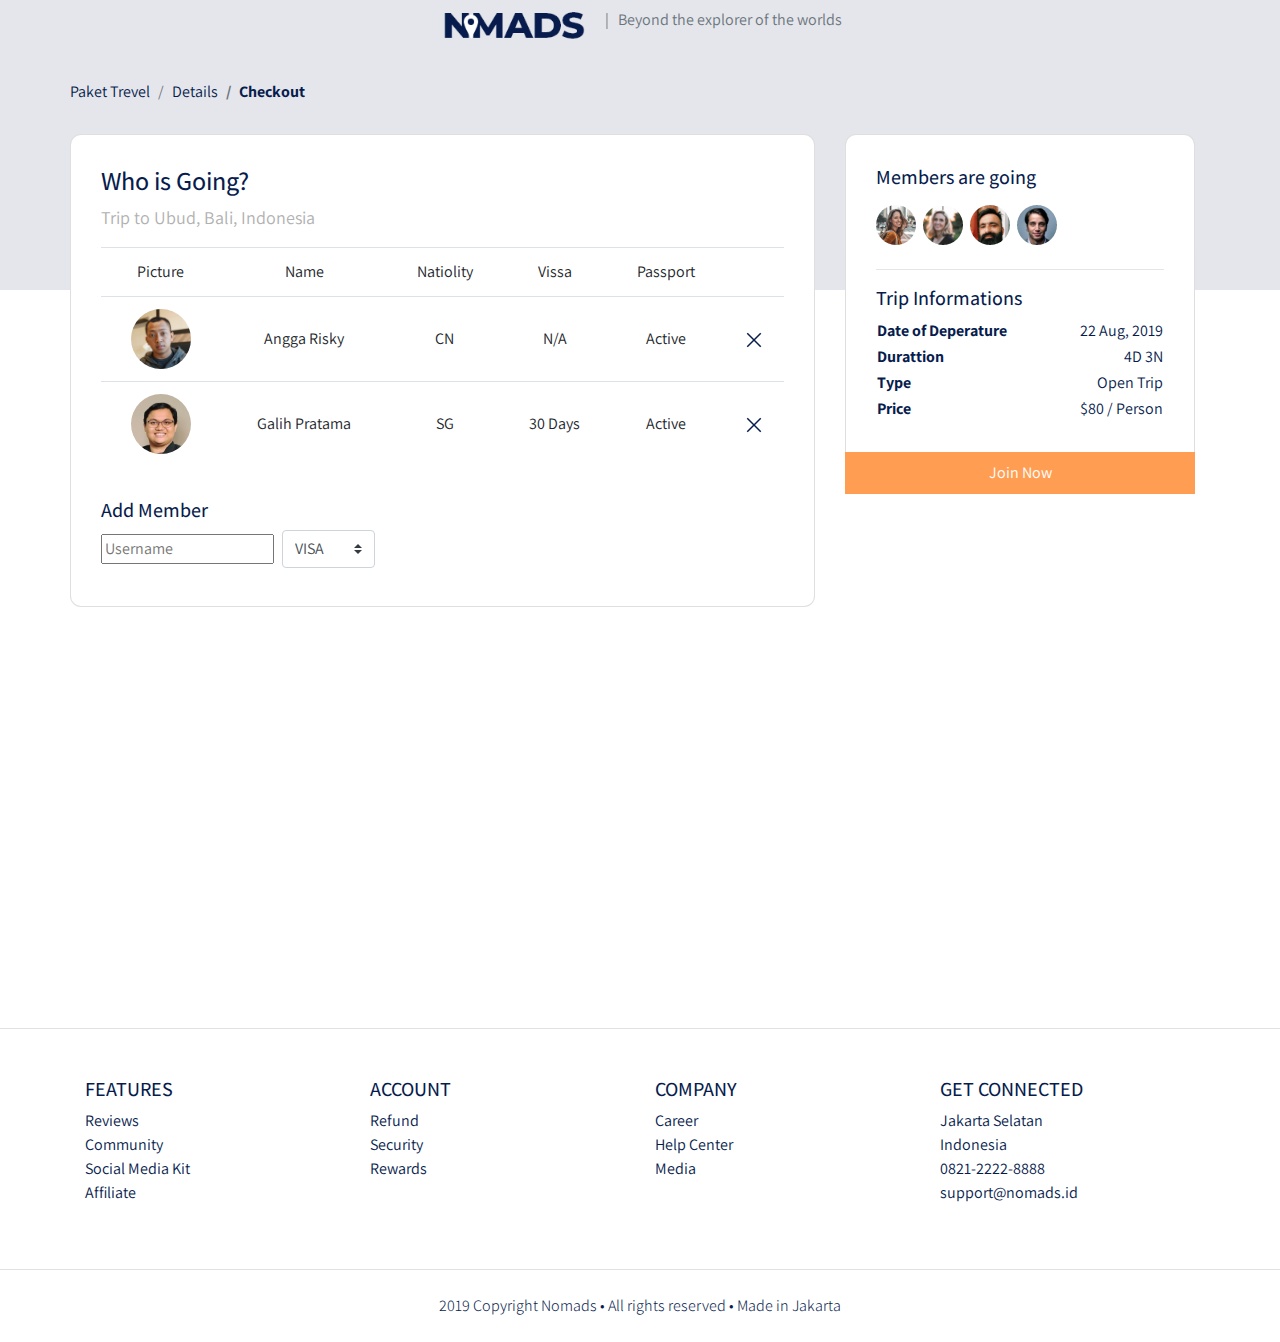
==== checkout.html @ 9f1cf3ef "Starter Web Travel Nomads" ====
<!DOCTYPE html>
<html lang="en">

<head>
  <meta charset="UTF-8" />
  <meta name="viewport" content="width=device-width, initial-scale=1.0" />
  <link rel="stylesheet" href="./frontend/libraries/bootstrap/css/bootstrap.css" />
  <link rel="stylesheet" href="./frontend/libraries/xzoom/xzoom.css" />
  <link
    href="https://fonts.googleapis.com/css2?family=Assistant:wght@200;300;400;600;700;800&family=Playfair+Display:ital,wght@0,400;0,500;0,600;0,700;0,800;0,900;1,400;1,500;1,600;1,700;1,800;1,900&display=swap"
    rel="stylesheet" />

  <link rel="stylesheet" href="./frontend/styles/main.css" />

  <title>Nomads</title>
</head>

<body>
  <!-- Navbar -->
  <div class="container">
    <nav class="row navbar-expand-lg navbar-light bg bg-white">
      <div class="navbar-nav ml-auto mr-auto mr-sm-auto mr-lg-0 mr-md-auto">
        <a href="index.html" class="navbar-brand">
          <img src="./frontend/image/logo.png" alt="Logo Trevel" />
        </a>
      </div>

      <ul class="navbar-nav mr-auto d-none d-lg-block mt-2">
        <li>
          <span class="text-muted">
            | &nbsp; Beyond the explorer of the worlds
          </span>
        </li>
      </ul>
    </nav>
  </div>

  <main>
    <section class="section-details-header"></section>
    <section class="section-details-content">
      <div class="container">
        <div class="row">
          <div class="col p-0">
            <nav>
              <ol class="breadcrumb">
                <div class="breadcrumb-item">Paket Trevel</div>
                <div class="breadcrumb-item ">Details</div>
                <div class="breadcrumb-item active">Checkout</div>
              </ol>
            </nav>
          </div>
        </div>
        <div class="row">
          <div class="col-lg-8 pl-lg-0">
            <div class="card card-details">
              <h1>Who is Going?</h1>
              <p>Trip to Ubud, Bali, Indonesia</p>
              <div class="attendee">
                <table class="table table-responsive-sm text-center">
                  <thead>
                    <tr>
                      <td>Picture</td>
                      <td>Name</td>
                      <td>Natiolity</td>
                      <td>Vissa</td>
                      <td>Passport</td>
                      <td></td>
                    </tr>
                  </thead>
                  <tbody>
                    <tr>
                      <td><img src="./frontend/image/avatar-1.png" alt="" height="60"></td>
                      <td class="align-middle">Angga Risky</td>
                      <td class="align-middle">CN</td>
                      <td class="align-middle">N/A</td>
                      <td class="align-middle">Active</td>
                      <td class="align-middle">
                        <a href="">
                          <img src="./frontend/image/ic_remove.png" alt=''>
                        </a>
                      </td>
                    </tr>

                    <tr>
                      <td><img src="./frontend/image/avatar-2.png" alt="" height="60"></td>
                      <td class="align-middle">Galih Pratama</td>
                      <td class="align-middle">SG</td>
                      <td class="align-middle">30 Days</td>
                      <td class="align-middle">Active</td>
                      <td class="align-middle">
                        <a href="">
                          <img src="./frontend/image/ic_remove.png" alt=''>
                        </a>
                      </td>
                    </tr>

                  </tbody>

                </table>
              </div>
              <div class="member mt-3">
                <h2>Add Member</h2>
                <form class="form-inline">
                  <label for="inputUsername" class="sr-only">Name</label>
                  <input type="text" name="inputUsername" class="form-input-control mb-2 mr-sm-2" id="inputUsername"
                    placeholder="Username">

                  <label for="inputVisa" class="sr-only">Visa</label>
                  <select name="inputVisa" id="inputVisa" class="custom-select mb-2 m4-sm-2">
                    <option value="VISA" selected>VISA</option>
                    <option value="VISA">30 Days</option>
                    <option value="VISA">N/A</option>

                  </select>


                </form>

              </div>


            </div>
          </div>
          <div class="col-lg-4">
            <div class="card card-details card-right">
              <h2>
                Members are going
              </h2>
              <div class="members my-2">
                <img src="./frontend/image/member-1.png" alt="" class="member-image mr-1">
                <img src="./frontend/image/member-2.png" alt="" class="member-image mr-1">
                <img src="./frontend/image/member-3.png" alt="" class="member-image mr-1">
                <img src="./frontend/image/member-4.png" alt="" class="member-image mr-1">

              </div>
              <hr>
              <h2>Trip Informations</h2>
              <table class="trip-informations">

                <tr>
                  <th width="50%">Date of Deperature</th>
                  <td width="50%" class="text-right">
                    22 Aug, 2019
                  </td>
                </tr>

                <tr>
                  <th width="50%">Durattion</th>
                  <td width="50%" class="text-right">
                    4D 3N
                  </td>
                </tr>

                <tr>
                  <th width="50%">Type</th>
                  <td width="50%" class="text-right">
                    Open Trip
                  </td>
                </tr>

                <tr>
                  <th width="50%">Price</th>
                  <td width="50%" class="text-right">
                    $80 / Person
                  </td>
                </tr>
              </table>
            </div>
            <div class="join-container">
              <a href="" class="btn btn-block btn-join-now mt-3 py-2">
                Join Now
              </a>
            </div>

          </div>

        </div>
      </div>
    </section>
  </main>

  <footer class="section-footer mt-5 mb-4 border-top">
    <div class="container pt-5 pb-5">
      <div class="row justify-content-center">
        <div class="col-12">
          <div class="row">
            <div class="col-12 col-lg-3">
              <h5>FEATURES</h5>
              <ul class="list-unstyled">
                <li><a href="#">Reviews </a></li>
                <li><a href="#">Community</a></li>
                <li><a href="#">Social Media Kit</a></li>
                <li><a href="#">Affiliate</a></li>
              </ul>
            </div>

            <div class="col-12 col-lg-3">
              <h5>ACCOUNT</h5>
              <ul class="list-unstyled">
                <li><a href="#">Refund </a></li>
                <li><a href="#">Security</a></li>
                <li><a href="#">Rewards</a></li>
              </ul>
            </div>

            <div class="col-12 col-lg-3">
              <h5>COMPANY</h5>
              <ul class="list-unstyled">
                <li><a href="#"> Career</a></li>
                <li><a href="#">Help Center</a></li>
                <li><a href="#">Media</a></li>
              </ul>
            </div>

            <div class="col-12 col-lg-3">
              <h5>GET CONNECTED</h5>
              <ul class="list-unstyled">
                <li><a href="#">Jakarta Selatan </a></li>
                <li><a href="#">Indonesia</a></li>
                <li><a href="#">0821-2222-8888</a></li>
                <li><a href="#">support@nomads.id</a></li>
              </ul>
            </div>
          </div>
        </div>
      </div>
    </div>
    <div class="container-fluid">
      <div class="row border-top justify-content-center align-items-center pt-4">
        <div class="col-auto text-gray-500 font-weight-light">
          2019 Copyright Nomads • All rights reserved • Made in Jakarta
        </div>
      </div>
    </div>
  </footer>

  <script src="./frontend/libraries/jquery/jquery.min.js" type="text/javascript"></script>
  <script src="./frontend/libraries/popper/popper.js" type="text/javascript"></script>
  <script src="./frontend/libraries/bootstrap/js/bootstrap.js" type="text/javascript"></script>
  <script src="./frontend/libraries/retina/retina.min.js"></script>

  <script src="./frontend/libraries/xzoom/xzoom.min.js"></script>
  <script>
    $(document).ready(function () {

      $('.xzoom, xzoom-gallery').xzoom({
        zoomWidth: 500,
        title: false,
        tint: '#333',
        xoffset: 15

      });

    });
  </script>
</body>

</html>
---- frontend/libraries/xzoom/xzoom.css ----
/* Compatibility styles for frameworks like bootstrap, foundation e.t.c */
.xzoom-source img, .xzoom-preview img, .xzoom-lens img {
  display: block;
  max-width: none;
  max-height: none;
  -webkit-transition: none;
  -moz-transition: none;
  -o-transition: none;
  transition: none;
}
/* --------------- */

/* xZoom Styles below */
.xzoom-container { 
  display: inline-block;
}

.xzoom-thumbs {
  text-align: center;
  margin-bottom: 10px;
}

.xzoom { 
  -webkit-box-shadow: 0px 0px 5px 0px rgba(0,0,0,0.5);
  -moz-box-shadow: 0px 0px 5px 0px rgba(0,0,0,0.5);
  box-shadow: 0px 0px 5px 0px rgba(0,0,0,0.5);  
}
.xzoom2, .xzoom3, .xzoom4, .xzoom5 {
  -webkit-box-shadow: 0px 0px 5px 0px rgba(0,0,0,0.5);
  -moz-box-shadow: 0px 0px 5px 0px rgba(0,0,0,0.5);
  box-shadow: 0px 0px 5px 0px rgba(0,0,0,0.5);
}

/* Thumbs */
.xzoom-gallery, .xzoom-gallery2, .xzoom-gallery3, .xzoom-gallery4, .xzoom-gallery5 {
  border: 1px solid #cecece;
  margin-left: 5px;
  margin-bottom: 10px;
}

.xzoom-source, .xzoom-hidden {
  display: block;
  position: static;
  float: none;
  clear: both;
}

/* Everything out of border is hidden */
.xzoom-hidden {
  overflow: hidden;
}

/* Preview */
.xzoom-preview {
  border: 1px solid #888;
  background: #2f4f4f;
  box-shadow: -0px -0px 10px rgba(0,0,0,0.50);
}

/* Lens */
.xzoom-lens {
  border: 1px solid #555;
  box-shadow: -0px -0px 10px rgba(0,0,0,0.50);
  cursor: crosshair;
}

/* Loading */
.xzoom-loading {
  background-position: center center;
  background-repeat: no-repeat;
  border-radius: 100%;
  opacity: .7;
  background: url(../images/xloading.gif);
  width: 48px;
  height: 48px;
}

/* Additional class that applied to thumb when it is active */
.xactive {
  -webkit-box-shadow: 0px 0px 3px 0px rgba(74,169,210,1);
  -moz-box-shadow: 0px 0px 3px 0px rgba(74,169,210,1);
  box-shadow: 0px 0px 3px 0px rgba(74,169,210,1); 
  border: 1px solid #4aaad2;
}

/* Caption */
.xzoom-caption {
  position: absolute;
  bottom: -43px;
  left: 0;
  background: #000;
  width: 100%;
  text-align: left;
}

.xzoom-caption span {
  color: #fff;
  font-family: Arial, sans-serif;
  display: block;
  font-size: 0.75em;
  font-weight: bold;
  padding: 10px;
}
---- frontend/styles/main.css ----
body {
  background-color: #fff;
  font-family: "Assistant", sans-serif;
  color: #071c4d;
}

.navbar-brand img {
  max-height: 40px;
}

.navbar-light .navbar-nav .nav-link {
  color: #071c4d;
}

.navbar-light .navbar-nav .nav-link.active {
  font-weight: bold;
  color: #071c4d !important;
}

.btn-navbar-right {
  margin-top: -10px !important;
  margin-bottom: -8px !important;
  margin-right: -18px !important;
  height: 70px;
  border-radius: 0;
}

.btn-login {
  background-color: #071c4d;
  color: white;
}

.btn-login:hover {
  background-color: #1e3771;
  color: white;
}

header {
  padding: 180px 0 165px;
  margin-top: -72px;
  background-image: url("../image/header.jpg");
  background-size: cover;
}

header h1,
header p {
  color: #fff;
}

header h1 {
  font-family: "Playfair Display", serif;
  font-weight: bold;
  font-size: 50px;
}

header p {
  font-size: 22px;
}

header .btn-get-started {
  background-color: #ff9e53;
  color: #fff;
}

header .btn-get-started:hover {
  background-color: #ffaa69;
  color: #fff;
}

.section-stats {
  margin-top: -50px;
}

.section-stats .stats-detail {
  padding: 15px;
  padding-left: 45px;
  background-color: #fff;
}

.section-stats h2 {
  font-size: 30px;
  margin-bottom: 0;
}

.section-stats p {
  font-size: 20px;
  font-weight: lighter;
}

.section-popular {
  min-height: 540px;
  background-color: #051334;
  margin-top: -62px;
  margin-bottom: -230px;
}

.section-popular .section-popular-heading {
  margin-top: 150px;
}

.section-popular .section-popular-heading h2,
.section-popular .section-popular-heading p {
  color: #fff;
}

.section-popular .section-popular-heading h2 {
  font-family: "Playfair Display", serif;
  font-weight: bold;
  font-size: 40px;
}

.section-popular .section-popular-heading p {
  font-size: 18px;
}

.section-popular-content .section-popular-trevel .card-trevel {
  min-height: 380px;
  background-color: #000;
  color: #fff;
  padding: 30px;
  background-size: cover;
  margin-bottom: 20px;
}

.section-popular-content .section-popular-trevel .trevel-country {
  font-size: 18px;
  color: #000;
}

.section-popular-content .section-popular-trevel .trevel-location {
  font-size: 26px;
  color: #000;
}

.section-popular-content .section-popular-trevel .trevel-button .btn-trevel-details {
  background-color: #ff9e53;
  color: #fff;
}

.section-popular-content .section-popular-trevel .trevel-button .btn-trevel-details:hover {
  background-color: #ffae6f;
  color: #fff;
}

.section-networks {
  background-color: #fff;
  margin-top: -170px;
  padding-top: 240px;
  padding-bottom: 50px;
}

.section-networks h2 {
  font-family: "Playfair Display", serif;
  font-weight: bold;
  font-size: 40px;
}

.section-networks p {
  font-size: 18px;
}

.section-networks img {
  max-width: 100%;
}

.section-testimonial-heading {
  background: -webkit-gradient(linear, left top, left bottom, from(#fff), to(#f7f9ff));
  background: linear-gradient(#fff 0%, #f7f9ff 100%);
  padding-top: 50px;
  min-height: 506px;
}

.section-testimonial-heading h2 {
  font-family: "Playfair Display", serif;
  font-weight: bold;
  font-size: 40px;
}

.section-testimonial-heading p {
  font-size: 18px;
}

.section-testimonial-content {
  margin-top: -300px;
  padding-bottom: 50px;
}

.section-testimonial-content .card-testimonial {
  padding: 40px 20px 10px;
  border-radius: 11px;
  margin-bottom: 20px;
}

.section-testimonial-content .card-testimonial .testimonial-content {
  min-height: 380px;
}

.section-testimonial-content .card-testimonial h3 {
  font-size: 22px;
}

.section-testimonial-content .card-testimonial .testmonial {
  font-weight: 200px;
  font-size: 26px;
  color: #6e6e6e;
  min-height: 160px;
}

.section-testimonial-content .card-testimonial .trip-to {
  font-weight: normal;
  font-size: 22px;
  color: #6e6e6e;
}

.section-testimonial-content .card-testimonial hr {
  margin-left: -20px;
  margin-right: -20px;
}

.section-testimonial-content .btn-get-started {
  background-color: #ff9e53;
  color: #fff;
}

.section-testimonial-content .btn-get-started:hover {
  background-color: #ffaa69;
  color: #fff;
}

.section-testimonial-content .btn-need-help {
  background-color: #f2f2f2;
  color: #c3c3c3;
}

.section-testimonial-content .btn-need-help:hover {
  background-color: #fafafa;
  color: #c3c3c3;
}

.section-footer a {
  color: #071c4d;
}

.section-details-header {
  min-height: 310px;
  background: #e4e6eb;
  margin-top: -70px;
}

.section-details-content {
  margin-top: -210px;
  min-height: 100vh;
}

.section-details-content .breadcrumb {
  background-color: transparent;
  padding: 0;
  margin-bottom: 30px;
}

.section-details-content .breadcrumb-item.active {
  font-weight: bold;
  color: #071c4d;
}

.section-details-content .card-details {
  padding: 30px;
  border-radius: 11px;
}

.section-details-content .card-details h1 {
  font-size: 26px;
}

.section-details-content .card-details h2 {
  font-size: 20px;
}

.section-details-content .card-details p {
  font-size: 18px;
  color: #b1b1b1;
}

.section-details-content .card-right {
  border-bottom-left-radius: 0;
  border-bottom-right-radius: 0;
  border-bottom: 0;
}

.section-details-content .features {
  margin-top: 20px;
}

.section-details-content .features h3 {
  font-size: 18px;
  color: #071c4d;
  margin-bottom: 0;
}

.section-details-content .features p {
  margin-bottom: 0;
}

.section-details-content .features .description {
  margin-left: 10px;
  overflow: hidden;
  float: left;
}

.section-details-content .features .features-image {
  width: 45px;
  height: 45px;
  float: left;
}

.section-details-content .gallery .xzoom-container {
  display: block;
}

.section-details-content .gallery .xzoom-container .xzoom {
  width: 100%;
  -webkit-box-shadow: none;
          box-shadow: none;
  margin-bottom: 10px;
}

.section-details-content .gallery .xzoom-container .xactive {
  border: 4px solid #1abc9c;
  -webkit-box-shadow: none;
          box-shadow: none;
}

.section-details-content .members .member-image {
  width: 40px;
  height: 40px;
}

.section-details-content .join-container {
  margin-top: -16px;
}

.section-details-content .btn-join-now {
  background-color: #FF9E53;
  color: #fff;
  border-radius: 0;
}

.section-details-content .btn-join-now:hover {
  background-color: #FFB57C;
  color: #fff;
  border-radius: 0;
}
/*# sourceMappingURL=main.css.map */
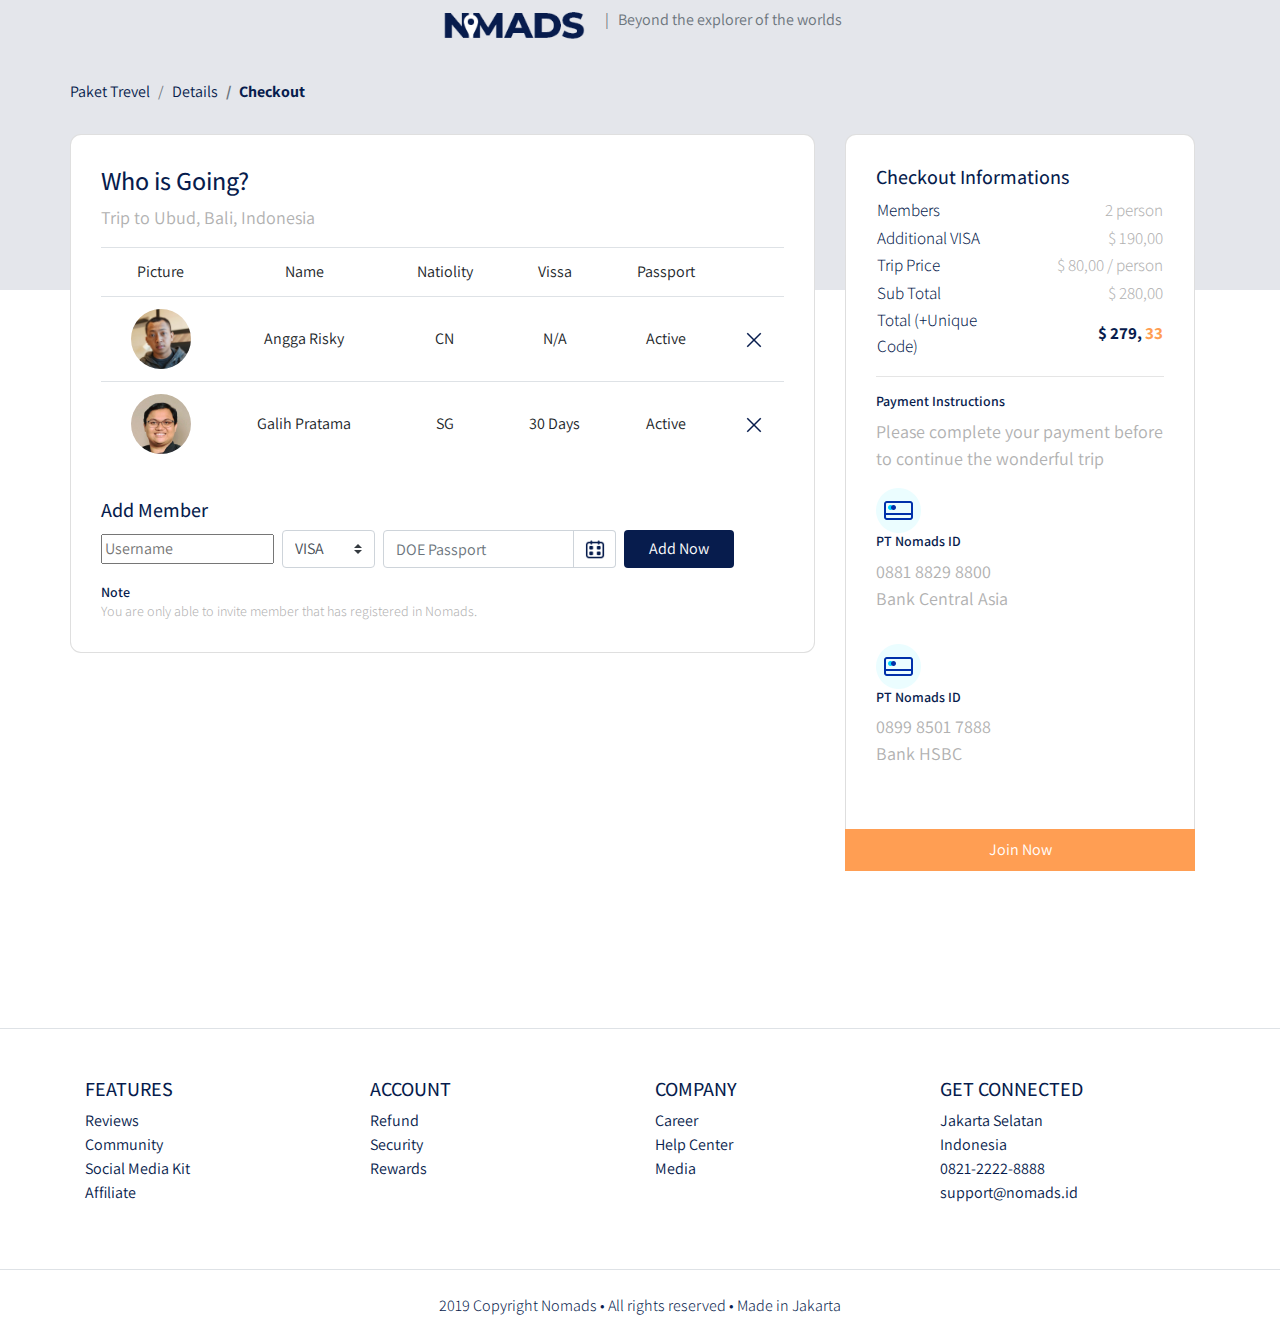
==== commit f225602f: "Tambah Checkout file html" ====
--- a/checkout.html
+++ b/checkout.html
@@ -6,6 +6,7 @@
   <meta name="viewport" content="width=device-width, initial-scale=1.0" />
   <link rel="stylesheet" href="./frontend/libraries/bootstrap/css/bootstrap.css" />
   <link rel="stylesheet" href="./frontend/libraries/xzoom/xzoom.css" />
+  <link rel="stylesheet" href="./frontend/libraries/gijgo/css/gijgo.min.css">
   <link
     href="https://fonts.googleapis.com/css2?family=Assistant:wght@200;300;400;600;700;800&family=Playfair+Display:ital,wght@0,400;0,500;0,600;0,700;0,800;0,900;1,400;1,500;1,600;1,700;1,800;1,900&display=swap"
     rel="stylesheet" />
@@ -106,65 +107,105 @@
                     placeholder="Username">
 
                   <label for="inputVisa" class="sr-only">Visa</label>
-                  <select name="inputVisa" id="inputVisa" class="custom-select mb-2 m4-sm-2">
+                  <select name="inputVisa" id="inputVisa" class="custom-select mb-2 mr-sm-2">
                     <option value="VISA" selected>VISA</option>
                     <option value="VISA">30 Days</option>
                     <option value="VISA">N/A</option>
-
                   </select>
 
+                  <label for="doePassport" class="sr-only">DOE Passport</label>
+                  <div class="input-grup  mb-2 mr-sm-2">
+                    <input type="text" class="form-control datepicker" id="doePassport" placeholder="DOE Passport">
+                  </div>
+
+                  <button class="btn btn-add-now mb-2 px-4">
+                    Add Now
+                  </button>
 
                 </form>
-
+                <h3 class="mt-2 mb-0">
+                  Note
+                </h3>
+                <p class="disclaimer mb-0">
+                  You are only able to invite member that has registered in Nomads.
+                </p>
               </div>
-
-
             </div>
           </div>
           <div class="col-lg-4">
             <div class="card card-details card-right">
-              <h2>
-                Members are going
-              </h2>
-              <div class="members my-2">
-                <img src="./frontend/image/member-1.png" alt="" class="member-image mr-1">
-                <img src="./frontend/image/member-2.png" alt="" class="member-image mr-1">
-                <img src="./frontend/image/member-3.png" alt="" class="member-image mr-1">
-                <img src="./frontend/image/member-4.png" alt="" class="member-image mr-1">
+              <h2>Checkout Informations</h2>
+              <table class="trip-informations">
+                <tr>
+                  <th width="50%">Members</th>
+                  <td width="50%" class="text-right">
+                    2 person
+                  </td>
+                </tr>
+
+                <tr>
+                  <th width="50%">Additional VISA</th>
+                  <td width="50%" class="text-right">
+                    $ 190,00
+                  </td>
+                </tr>
+
+                <tr>
+                  <th width="50%">Trip Price</th>
+                  <td width="50%" class="text-right">
+                    $ 80,00 / person
+                  </td>
+                </tr>
+
+                <tr>
+                  <th width="50%">Sub Total</th>
+                  <td width="50%" class="text-right">
+                    $ 280,00
+                  </td>
+                </tr>
+
+                <tr>
+                  <th width="50%">Total (+Unique Code)</th>
+                  <td width="50%" class="text-right text-total">
+                    <span class="text-blue">$ 279,</span>
+                    <span class="text-orange">33</span>
+                  </td>
+                </tr>
+              </table>
+              <hr>
+              <h3>Payment Instructions</h3>
+              <p class="payment-instructions">Please complete your payment before to
+                continue the wonderful trip</p>
+              <div class="bank">
+                <div class="bank-item pb-3">
+                  <img src="frontend/image/ic_bank.png" alt="" class="bank-image">
+                  <div class="description">
+                    <h3>PT Nomads ID</h3>
+                    <p>0881 8829 8800
+                      <br>
+                      Bank Central Asia
+                    </p>
+                  </div>
+                  <div class="clearfix">
+                  </div>
+                </div>
+
+                <div class="bank-item pb-3">
+                  <img src="frontend/image/ic_bank.png" alt="" class="bank-image">
+                  <div class="description">
+                    <h3>PT Nomads ID</h3>
+                    <p>0899 8501 7888
+                      <br>
+                      Bank HSBC
+                    </p>
+                  </div>
+                  <div class="clearfix">
+                  </div>
+                </div>
 
               </div>
-              <hr>
-              <h2>Trip Informations</h2>
-              <table class="trip-informations">
-
-                <tr>
-                  <th width="50%">Date of Deperature</th>
-                  <td width="50%" class="text-right">
-                    22 Aug, 2019
-                  </td>
-                </tr>
-
-                <tr>
-                  <th width="50%">Durattion</th>
-                  <td width="50%" class="text-right">
-                    4D 3N
-                  </td>
-                </tr>
-
-                <tr>
-                  <th width="50%">Type</th>
-                  <td width="50%" class="text-right">
-                    Open Trip
-                  </td>
-                </tr>
-
-                <tr>
-                  <th width="50%">Price</th>
-                  <td width="50%" class="text-right">
-                    $80 / Person
-                  </td>
-                </tr>
-              </table>
+
+
             </div>
             <div class="join-container">
               <a href="" class="btn btn-block btn-join-now mt-3 py-2">
@@ -240,6 +281,8 @@
   <script src="./frontend/libraries/retina/retina.min.js"></script>
 
   <script src="./frontend/libraries/xzoom/xzoom.min.js"></script>
+  <script src="./frontend/libraries/gijgo/js/gijgo.min.js"></script>
+
   <script>
     $(document).ready(function () {
 
@@ -251,6 +294,13 @@
 
       });
 
+      $('.datepicker').datepicker({
+        uiLibrary: 'bootstrap4',
+        icons: {
+          rightIcon: '<img src="./frontend/image/ic_doe.png"/>'
+        }
+      })
+
     });
   </script>
 </body>
--- a/frontend/libraries/gijgo/css/gijgo.min.css
+++ b/frontend/libraries/gijgo/css/gijgo.min.css
@@ -0,0 +1 @@
+.gj-button-md,.gj-text-align-center{text-align:center}.gj-button-md,.gj-modal{overflow:hidden;outline:0}.gj-button-md,.gj-button-md-group{position:relative;vertical-align:middle}.gj-button,.gj-button-md,.gj-cursor-pointer{cursor:pointer}.gj-button{background-color:#f5f5f5;border:1px solid #ddd;color:#000;border-radius:3px;padding:6px 10px}.gj-unselectable{-webkit-touch-callout:none;-webkit-user-select:none;-khtml-user-select:none;-moz-user-select:none;-ms-user-select:none;user-select:none}.gj-row{display:-webkit-box;display:-ms-flexbox;display:flex;-ms-flex-wrap:wrap;flex-wrap:wrap}.gj-margin-left-5{margin-left:5px}.gj-margin-left-10{margin-left:10px}.gj-width-full{width:100%}.gj-font-size-16{font-size:16px}.gj-hidden{display:none}.gj-button-md{background:0 0;border:none;border-radius:2px;color:rgba(0,0,0,.87);height:36px;margin:0;min-width:64px;padding:0 16px;display:inline-block;font-family:Roboto,Helvetica,Arial,sans-serif;font-size:1rem;font-weight:500;text-transform:uppercase;letter-spacing:0;will-change:box-shadow;transition:box-shadow .2s cubic-bezier(.4,0,1,1),background-color .2s cubic-bezier(.4,0,.2,1),color .2s cubic-bezier(.4,0,.2,1);text-decoration:none;line-height:36px;-webkit-user-select:none;-moz-user-select:none;-ms-user-select:none;user-select:none}.gj-button-md:hover{background-color:rgba(158,158,158,.2)}.gj-button-md:disabled{color:rgba(0,0,0,.26);background:0 0}.gj-button-md .gj-icon,.gj-button-md .material-icons{vertical-align:middle}.gj-button-md.gj-button-md-icon{width:24px;height:31px;min-width:24px;padding:0;display:table}ul.gj-list-bootstrap li [data-role=image],ul.gj-list-md li [data-role=checkbox],ul.gj-list-md li [data-role=image]{height:24px;width:24px}.gj-button-md.gj-button-md-icon .gj-icon,.gj-button-md.gj-button-md-icon .material-icons{display:table-cell;margin-right:0;width:24px;height:24px}.gj-button-md.active{background-color:rgba(158,158,158,.4)}.gj-button-md-group{display:inline-block}.gj-textbox-md{border:none;border-bottom:1px solid rgba(0,0,0,.42);display:block;font-family:Helvetica,Arial,sans-serif;font-size:16px;line-height:16px;padding:4px 0;margin:0;width:100%;background:0 0;text-align:left;color:rgba(0,0,0,.87)}.gj-textbox-md:active,.gj-textbox-md:focus{border-bottom:2px solid rgba(0,0,0,.42);outline:0}.gj-textbox-md::placeholder{color:#8e8e8e}.gj-textbox-md:-ms-input-placeholder{color:#8e8e8e}.gj-textbox-md::-ms-input-placeholder{color:#8e8e8e}.gj-md-spacer-24{min-width:24px;width:24px;display:inline-block}.gj-md-spacer-32{min-width:32px;width:32px;display:inline-block}.gj-modal{position:fixed;top:0;right:0;bottom:0;left:0;z-index:1203;display:none;-webkit-overflow-scrolling:touch;background-color:rgba(0,0,0,.54118);transition:.2s ease opacity;will-change:opacity}ul.gj-list li [data-role=wrapper]{display:table;width:100%}ul.gj-list li [data-role=checkbox],ul.gj-list li [data-role=image]{display:table-cell;vertical-align:middle;text-align:center}ul.gj-list li [data-role=display]{display:table-cell;vertical-align:middle;cursor:pointer}ul.gj-list li [data-role=display]:empty:before{content:"\200b"}ul.gj-list-bootstrap{padding-left:0;margin-bottom:0}ul.gj-list-bootstrap li{padding:0}ul.gj-list-bootstrap li [data-role=wrapper]{padding:0 10px}ul.gj-list-bootstrap li [data-role=checkbox]{width:24px;padding:3px}ul.gj-list-bootstrap li [data-role=display]{padding:8px 0 8px 4px}.list-group-item.active ul li,.list-group-item.active:focus ul li,.list-group-item.active:hover ul li{text-shadow:none;color:initial}ul.gj-list-md{padding:0;list-style:none;line-height:24px;letter-spacing:0;color:#616161}.gj-picker-md,ul.gj-list-md li{font-family:Roboto,Helvetica,Arial,sans-serif;font-size:16px;font-weight:400;letter-spacing:.04em;line-height:1}ul.gj-list-md li{display:list-item;list-style-type:none;padding:0;min-height:unset;box-sizing:border-box;align-items:center;cursor:default;overflow:hidden;-webkit-flex-direction:row;-ms-flex-direction:row;flex-direction:row;-webkit-flex-wrap:nowrap;-ms-flex-wrap:nowrap;flex-wrap:nowrap}ul.gj-list-md li [data-role=display]{padding:8px 0 8px 5px;order:0;flex-grow:2;text-decoration:none;box-sizing:border-box;align-items:center;text-align:left;color:rgba(0,0,0,.87)}ul.gj-list-md li.disabled>[data-role=wrapper]>[data-role=display]{color:#9E9E9E}.gj-list-md-active{background:#e0e0e0;color:#3f51b5}.gj-picker{position:absolute;z-index:1203;background-color:#fff}.gj-picker .selected{color:#fff}.gj-picker-md{color:rgba(0,0,0,.87);border:1px solid #E0E0E0}.gj-modal .gj-picker-md{border:0}.gj-picker-md [role=header]{color:rgba(255,255,255,.54);display:flex;background:#2196f3;align-items:baseline;user-select:none;justify-content:center}.gj-picker-md [role=footer]{float:right;padding:10px}.gj-picker-md [role=footer] button.gj-button-md{color:#2196f3;font-weight:700;font-size:13px}.gj-picker-bootstrap{border:1px solid #E0E0E0}.gj-picker-bootstrap .selected{color:#888}.gj-picker-bootstrap [role=header]{background:#eee;color:#AAA}@font-face{font-family:gijgo-material;src:url(../fonts/gijgo-material.eot?235541);src:url(../fonts/gijgo-material.eot?235541#iefix) format('embedded-opentype'),url(../fonts/gijgo-material.ttf?235541) format('truetype'),url(../fonts/gijgo-material.woff?235541) format('woff'),url(../fonts/gijgo-material.svg?235541#gijgo-material) format('svg');font-weight:400;font-style:normal}.gj-icon{font-family:gijgo-material!important;font-size:24px;speak:none;font-style:normal;font-weight:400;font-variant:normal;text-transform:none;line-height:1;letter-spacing:0;-webkit-font-feature-settings:"liga";-moz-font-feature-settings:"liga=1";-moz-font-feature-settings:"liga";-ms-font-feature-settings:"liga" 1;font-feature-settings:"liga";-webkit-font-variant-ligatures:discretionary-ligatures;font-variant-ligatures:discretionary-ligatures;-webkit-font-smoothing:antialiased;-moz-osx-font-smoothing:grayscale}.gj-icon.undo:before{content:"\e900"}.gj-icon.vertical-align-top:before{content:"\e901"}.gj-icon.vertical-align-center:before{content:"\e902"}.gj-icon.vertical-align-bottom:before{content:"\e903"}.gj-icon.arrow-dropup:before{content:"\e904"}.gj-icon.clock:before{content:"\e905"}.gj-icon.refresh:before{content:"\e906"}.gj-icon.last-page:before{content:"\e907"}.gj-icon.first-page:before{content:"\e908"}.gj-icon.cancel:before{content:"\e909"}.gj-icon.clear:before{content:"\e90a"}.gj-icon.check-circle:before{content:"\e90b"}.gj-icon.delete:before{content:"\e90c"}.gj-icon.arrow-upward:before{content:"\e90d"}.gj-icon.arrow-forward:before{content:"\e90e"}.gj-icon.arrow-downward:before{content:"\e90f"}.gj-icon.arrow-back:before{content:"\e910"}.gj-icon.list-numbered:before{content:"\e911"}.gj-icon.list-bulleted:before{content:"\e912"}.gj-icon.indent-increase:before{content:"\e913"}.gj-icon.indent-decrease:before{content:"\e914"}.gj-icon.redo:before{content:"\e915"}.gj-icon.align-right:before{content:"\e916"}.gj-icon.align-left:before{content:"\e917"}.gj-icon.align-justify:before{content:"\e918"}.gj-icon.align-center:before{content:"\e919"}.gj-icon.strikethrough:before{content:"\e91a"}.gj-icon.italic:before{content:"\e91b"}.gj-icon.underlined:before{content:"\e91c"}.gj-icon.bold:before{content:"\e91d"}.gj-icon.arrow-dropdown:before{content:"\e91e"}.gj-icon.done:before{content:"\e91f"}.gj-icon.pencil:before{content:"\e920"}.gj-icon.minus:before{content:"\e921"}.gj-icon.plus:before{content:"\e922"}.gj-icon.chevron-up:before{content:"\e923"}.gj-icon.chevron-right:before{content:"\e924"}.gj-icon.chevron-down:before{content:"\e925"}.gj-icon.chevron-left:before{content:"\e926"}.gj-icon.event:before{content:"\e927"}.gj-draggable{cursor:move}.gj-resizable-handle{position:absolute;font-size:.1px;display:block;-ms-touch-action:none;touch-action:none;z-index:1203}.gj-dialog-bootstrap [data-role=title],.gj-dialog-bootstrap4 [data-role=title]{display:inline}.gj-dialog-bootstrap,.gj-dialog-bootstrap4,.gj-dialog-md{z-index:1202;overflow:hidden}.gj-resizable-n{cursor:n-resize;height:7px;width:100%;top:-5px;left:0}.gj-resizable-e{cursor:e-resize;width:7px;right:-5px;top:0;height:100%}.gj-resizable-s{cursor:s-resize;height:7px;width:100%;bottom:-5px;left:0}.gj-resizable-w{cursor:w-resize;width:7px;left:-5px;top:0;height:100%}.gj-resizable-se{cursor:se-resize;width:12px;height:12px;right:1px;bottom:1px}.gj-resizable-sw{cursor:sw-resize;width:9px;height:9px;left:-5px;bottom:-5px}.gj-resizable-nw{cursor:nw-resize;width:9px;height:9px;left:-5px;top:-5px}.gj-resizable-ne{cursor:ne-resize;width:9px;height:9px;right:-5px;top:-5px}.gj-dialog-footer{position:absolute;bottom:0;width:100%;margin-top:0}.gj-dialog-scrollable [data-role=body]{overflow-x:hidden;overflow-y:scroll}.gj-dialog-bootstrap [data-role=close]{line-height:1.42857143}.gj-dialog-bootstrap4 [data-role=close]{line-height:1.5}.gj-dialog-md{background-color:#FFF;border:none;box-shadow:0 11px 15px -7px rgba(0,0,0,.2),0 24px 38px 3px rgba(0,0,0,.14),0 9px 46px 8px rgba(0,0,0,.12);box-sizing:border-box;position:relative;display:-webkit-box;display:-webkit-flex;display:-ms-flexbox;display:flex;-webkit-box-orient:vertical;-webkit-box-direction:normal;-webkit-flex-direction:column;-ms-flex-direction:column;flex-direction:column;-webkit-background-clip:padding-box;background-clip:padding-box;outline:0}.gj-dialog-md-header{padding:24px 24px 0;font-family:Roboto,Helvetica,Arial,sans-serif}.gj-dialog-md-title{margin:0;font-weight:400;display:inline;line-height:28px;font-size:20px}.gj-dialog-md-close{-webkit-appearance:none;padding:0;cursor:pointer;background:0 0;border:0;float:right;line-height:28px;font-size:28px}.gj-dialog-md-body{padding:20px 24px 24px;color:rgba(0,0,0,.54);font-family:Helvetica,Arial,sans-serif;font-size:14px;font-weight:400;line-height:20px}.gj-dialog-md-footer{padding:8px 8px 8px 24px;display:-webkit-flex;display:-ms-flexbox;display:flex;-webkit-flex-direction:row-reverse;-ms-flex-direction:row-reverse;flex-direction:row-reverse;-webkit-flex-wrap:wrap;-ms-flex-wrap:wrap;flex-wrap:wrap;box-sizing:border-box}.gj-dialog-md-footer>:first-child{margin-right:0}.gj-dialog-md-footer>*{margin-right:8px;height:36px}DIV.gj-grid-wrapper{margin:auto;position:relative;clear:both;z-index:1}TABLE.gj-grid{margin:auto;border-collapse:collapse;width:100%;table-layout:fixed}TABLE.gj-grid THEAD TH [data-role=selectAll]{margin:auto}table.gj-grid-bootstrap thead th [data-role=sorticon],table.gj-grid-md thead th [data-role=sorticon]{margin-left:5px}TABLE.gj-grid THEAD TH [data-role=title],TABLE.gj-grid THEAD TH [data-role=sorticon]{display:inline-block}TABLE.gj-grid THEAD TH{overflow:hidden;text-overflow:ellipsis}TABLE.gj-grid.autogrow-header-row THEAD TH{overflow:auto;text-overflow:initial;white-space:pre-wrap;-ms-word-break:break-word;word-break:break-word}TABLE.gj-grid>tbody>tr>td{overflow:hidden;position:relative}table.gj-grid tbody div[data-role=display]{vertical-align:middle;text-indent:0;white-space:pre-wrap;-ms-word-break:break-word;word-break:break-word}table.gj-grid.fixed-body-rows tbody div[data-role=display]{overflow:hidden;text-overflow:ellipsis;white-space:nowrap;-ms-word-break:initial;word-break:initial}table.gj-grid tfoot DIV[data-role=display]{vertical-align:middle;text-indent:0;display:flex}TABLE.gj-grid .fa{padding:2px}TABLE.gj-grid>tbody>tr>td>div{padding:2px;overflow:hidden}DIV.gj-grid-wrapper DIV.gj-grid-loading-cover{background:#BBB;opacity:.5;position:absolute;vertical-align:middle}DIV.gj-grid-wrapper DIV.gj-grid-loading-text{position:absolute;font-weight:700}table.gj-grid-bootstrap thead th{background-color:#f5f5f5;vertical-align:middle}table.gj-grid-bootstrap thead th [data-role=sorticon] i.gj-icon,table.gj-grid-bootstrap thead th [data-role=sorticon] i.material-icons{position:absolute;font-size:20px;top:15px}table.gj-grid-bootstrap tbody tr td div[data-role=display]{padding:0}.gj-grid-bootstrap-4 .gj-checkbox-bootstrap{display:inline-block;padding-top:2px}.gj-grid-bootstrap-4 tbody tr.active{background-color:rgba(0,0,0,.075)}.gj-grid-md{position:relative;border:1px solid #e0e0e0;border-collapse:collapse;white-space:nowrap;font-size:13px;font-family:Roboto,Helvetica,Arial,sans-serif;background-color:#fff}.gj-grid-md td:first-of-type,.gj-grid-md th:first-of-type{padding-left:24px}.gj-grid-md td,.gj-grid-md th{padding:12px 18px;position:relative;box-sizing:border-box}.gj-grid-md th{vertical-align:bottom;font-weight:700;line-height:31px;letter-spacing:0;height:56px;font-size:12px;color:rgba(0,0,0,.54);text-align:right}.gj-grid-md td{height:48px;border-top:1px solid #e0e0e0;border-bottom:1px solid #e0e0e0;text-align:left;color:rgba(0,0,0,.87)}.gj-grid-bootstrap tbody tr.gj-grid-top-border td,.gj-grid-md tbody tr.gj-grid-top-border td{border-top:2px solid #777}.gj-grid-bootstrap tbody tr.gj-grid-bottom-border td,.gj-grid-md tbody tr.gj-grid-bottom-border td{border-bottom:2px solid #777}.gj-grid-md tbody tr{position:relative;height:48px;transition-duration:.28s;transition-timing-function:cubic-bezier(.4,0,.2,1);transition-property:background-color}.gj-grid-md tbody tr:hover{background-color:#EEE}.gj-grid-md tbody tr.gj-grid-md-select{background-color:#F5F5F5}table.gj-grid-md thead th [data-role=sorticon] i.gj-icon,table.gj-grid-md thead th [data-role=sorticon] i.material-icons{position:absolute;font-size:16px;top:19px}table.gj-grid-md thead th.gj-grid-select-all{padding-bottom:3px}@media only all{td.display-1120,td.display-320,td.display-480,td.display-640,td.display-800,td.display-960,th.display-1120,th.display-320,th.display-480,th.display-640,th.display-800,th.display-960{display:none}}@media screen and (min-width:20em){TABLE.gj-grid-bootstrap td.display-320,TABLE.gj-grid-bootstrap th.display-320{display:table-cell}}@media screen and (min-width:30em){TABLE.gj-grid-bootstrap td.display-480,TABLE.gj-grid-bootstrap th.display-480{display:table-cell}}@media screen and (min-width:40em){TABLE.gj-grid-bootstrap td.display-640,TABLE.gj-grid-bootstrap th.display-640{display:table-cell}}@media screen and (min-width:50em){TABLE.gj-grid-bootstrap td.display-800,TABLE.gj-grid-bootstrap th.display-800{display:table-cell}}@media screen and (min-width:60em){TABLE.gj-grid-bootstrap td.display-960,TABLE.gj-grid-bootstrap th.display-960{display:table-cell}}@media screen and (min-width:70em){TABLE.gj-grid-bootstrap td.display-1120,TABLE.gj-grid-bootstrap th.display-1120{display:table-cell}}.gj-grid-md tfoot tr th{padding-right:14px}.gj-grid-md tfoot tr[data-role=pager] .gj-grid-mdl-pager-label{padding-left:5px;padding-right:5px}.gj-grid-md tfoot tr[data-role=pager] .gj-dropdown-md{margin-left:12px}.gj-grid-md tfoot tr[data-role=pager] .gj-dropdown-md [role=presenter]{font-size:12px;font-weight:700;color:rgba(0,0,0,.54)}.gj-grid-md tfoot tr[data-role=pager] .gj-dropdown-md [role=presenter] [role=display]{text-align:right}.gj-grid-md tfoot tr[data-role=pager] .gj-grid-md-limit-select{margin-left:10px;font-size:12px;font-weight:700;color:rgba(0,0,0,.54)}.gj-grid-bootstrap tfoot tr[data-role=pager] th{line-height:30px;background-color:#f5f5f5}.gj-grid-bootstrap tfoot tr[data-role=pager] th>div>button,.gj-grid-bootstrap tfoot tr[data-role=pager] th>div>div{margin-right:5px}.gj-grid-bootstrap-4 tfoot tr[data-role=pager] th>div button{height:34px}.gj-grid-bootstrap-4 tfoot tr[data-role=pager] th div .gj-dropdown-bootstrap-4 .gj-dropdown-expander-mi .gj-icon{top:5px}.gj-grid-bootstrap-3 tfoot tr[data-role=pager] th>div>input{margin-right:5px;width:40px;text-align:right;display:inline-block;font-weight:700}.gj-grid-bootstrap-4 tfoot tr[data-role=pager] th>div>div.input-group{width:40px}.gj-grid-bootstrap-4 tfoot tr[data-role=pager] th>div>div.input-group input{text-align:right;font-weight:700;height:34px;padding-top:2px;padding-bottom:6px}.gj-grid-bootstrap tfoot tr[data-role=pager] th>div>select{display:inline-block;margin-right:5px;width:60px}.gj-grid-bootstrap tfoot tr[data-role=pager] th .gj-dropdown-bootstrap .gj-list-bootstrap [data-role=display]{line-height:14px}.gj-grid-bootstrap tfoot tr[data-role=pager] th .gj-dropdown-bootstrap [role=presenter] [role=display]{font-weight:700}.gj-grid-bootstrap tfoot tr[data-role=pager] th .gj-dropdown-bootstrap-3 [role=presenter]{padding:2px 8px}.gj-grid-bootstrap tfoot tr[data-role=pager] th .gj-dropdown-bootstrap-4 [role=presenter]{padding:1px 8px}.gj-grid thead tr th div.gj-grid-column-resizer-wrapper{position:relative;width:100%;height:0;top:0;left:0;padding:0}span.gj-grid-column-resizer{position:absolute;right:0;width:10px;top:-100px;height:300px;z-index:1203;cursor:e-resize}.gj-grid-resize-cursor{cursor:e-resize}.gj-grid-md tbody tr td.gj-grid-left-border,.gj-grid-md thead tr th.gj-grid-left-border{border-left:3px solid #777}.gj-grid-md tbody tr td.gj-grid-right-border,.gj-grid-md thead tr th.gj-grid-right-border{border-right:3px solid #777}.gj-grid-bootstrap tbody tr td.gj-grid-left-border,.gj-grid-bootstrap thead tr th.gj-grid-left-border{border-left:5px solid #ddd}.gj-grid-bootstrap tbody tr td.gj-grid-right-border,.gj-grid-bootstrap thead tr th.gj-grid-right-border{border-right:5px solid #ddd}.gj-dirty{position:absolute;top:0;left:0;border-style:solid;border-width:3px;border-color:red transparent transparent red;padding:0;overflow:hidden;vertical-align:top}.gj-grid-md tbody tr td.gj-grid-management-column{padding:3px}.gj-grid-md tbody tr td[data-mode=edit]{padding:0 18px}.gj-grid-bootstrap tbody tr td[data-mode=edit],.gj-grid-bootstrap tbody tr td[data-mode=edit] [data-role=edit],.gj-grid-md tbody .gj-dropdown-md [role=presenter] [role=display]{padding:0}.gj-grid-bootstrap-3 tbody tr td.gj-grid-management-column{padding:3px}.gj-grid-bootstrap-3 tbody tr td[data-mode=edit]{height:38px}.gj-grid-bootstrap-3 tbody tr td[data-mode=edit] [data-role=edit] input[type=text]{height:37px;padding:8px}.gj-grid-bootstrap-3 tbody tr td[data-mode=edit] .gj-dropdown-bootstrap [role=presenter]{border:0;border-radius:0;height:37px;padding-left:8px}.gj-grid-bootstrap-3 tbody tr td[data-mode=edit] .gj-datepicker-bootstrap{height:37px}.gj-grid-bootstrap-3 tbody tr td[data-mode=edit] .gj-datepicker-bootstrap [role=input]{height:37px;border:0;border-radius:0}.gj-grid-bootstrap-3 tbody tr td[data-mode=edit] .gj-datepicker-bootstrap [role=right-icon]{border:0;border-radius:0}.gj-grid-bootstrap-3 tbody tr td[data-mode=edit] .gj-checkbox-bootstrap{display:inline-block;padding-top:10px;height:32px}.gj-grid-bootstrap-4 tbody tr td.gj-grid-management-column{padding:6px}.gj-grid-bootstrap-4 tbody tr td[data-mode=edit] [data-role=edit] input[type=text]{height:48px;padding-left:12px}.gj-grid-bootstrap-4 tbody tr td[data-mode=edit] .gj-dropdown-bootstrap [role=presenter]{border:0;border-radius:0;height:48px;padding-left:12px;font-family:-apple-system,system-ui,BlinkMacSystemFont,"Segoe UI",Roboto,"Helvetica Neue",Arial,sans-serif}.gj-grid-bootstrap-4 tbody tr td[data-mode=edit] .gj-dropdown-bootstrap-4 [role=expander].gj-dropdown-expander-mi .gj-icon,.gj-grid-bootstrap-4 tbody tr td[data-mode=edit] .gj-dropdown-bootstrap-4 [role=expander].gj-dropdown-expander-mi .material-icons{top:13px}.gj-grid-bootstrap-4 tbody tr td[data-mode=edit] .gj-datepicker-bootstrap{height:48px}.gj-grid-bootstrap-4 tbody tr td[data-mode=edit] .gj-datepicker-bootstrap [role=input]{height:48px;border:0;border-radius:0}.gj-grid-bootstrap-4 tbody tr td[data-mode=edit] .gj-datepicker-bootstrap [role=right-icon]{background-color:#fff}.gj-grid-bootstrap-4 tbody tr td[data-mode=edit] .gj-datepicker-bootstrap [role=right-icon] button{border:0;border-radius:0;width:43px;position:relative}.gj-grid-bootstrap-4 tbody tr td[data-mode=edit] .gj-datepicker-bootstrap [role=right-icon] .gj-icon,.gj-grid-bootstrap-4 tbody tr td[data-mode=edit] .gj-datepicker-bootstrap [role=right-icon] .material-icons{top:13px;left:10px;font-size:24px}.gj-grid-bootstrap-4 tbody tr td[data-mode=edit] .gj-checkbox-bootstrap{display:inline-block;padding-top:15px;height:42px}.gj-grid-md thead tr[data-role=filter] th{border-top:1px solid #e0e0e0}div.gj-grid-wrapper div.gj-grid-bootstrap-toolbar{background-color:#f5f5f5;padding:8px;font-weight:700;border:1px solid #ddd}div.gj-grid-wrapper div.gj-grid-bootstrap-4-toolbar{background-color:#f5f5f5;padding:12px;font-weight:700;border:1px solid #ddd}div.gj-grid-wrapper div.gj-grid-md-toolbar{font-weight:700;font-size:24px;font-family:Helvetica,Arial,sans-serif;background-color:#fff;border-top:1px solid #e0e0e0;border-left:1px solid #e0e0e0;border-right:1px solid #e0e0e0;border-bottom:0;border-collapse:collapse;padding:0 18px;line-height:56px}.gj-checkbox-bootstrap,.gj-checkbox-md{min-width:0;font-weight:400;text-align:center;position:relative}table.gj-grid-scrollable tbody{overflow-y:auto;overflow-x:hidden;display:block}table.gj-grid-md.gj-grid-scrollable{border-bottom:0}table.gj-grid-md.gj-grid-scrollable tbody{border-right:1px solid #e0e0e0;border-bottom:1px solid #e0e0e0}table.gj-grid-md.gj-grid-scrollable tfoot{border-bottom:1px solid #e0e0e0}table.gj-grid-bootstrap.gj-grid-scrollable{border-bottom:0}table.gj-grid-bootstrap.gj-grid-scrollable tbody{border-right:1px solid #ddd;border-bottom:1px solid #ddd}table.gj-grid-bootstrap.gj-grid-scrollable tbody tr[data-role=row]:first-child td{border-top:0}table.gj-grid-bootstrap.gj-grid-scrollable tbody tr[data-role=row] td:first-child{border-left:0}table.gj-grid-bootstrap.gj-grid-scrollable tbody tr[data-role=row] td:last-child{border-right:0}table.gj-grid-bootstrap.gj-grid-scrollable tfoot{border-bottom:1px solid #ddd}ul.gj-list li [data-role=spacer]{display:table-cell}ul.gj-list li [data-role=expander]{display:table-cell;vertical-align:middle;text-align:center;cursor:pointer}[data-type=tree] ul li [data-role=expander].gj-tree-font-awesome-expander,[data-type=tree] ul li [data-role=expander].gj-tree-glyphicons-expander,[data-type=tree] ul li [data-role=expander].gj-tree-material-icons-expander{width:24px}[data-type=tree] ul li [data-role=expander].gj-tree-glyphicons-expander .glyphicon{top:4px;height:24px}.gj-tree-bootstrap-3 ul.gj-list-bootstrap li{border:0;border-radius:0;color:#333}.gj-tree-bootstrap-3 ul.gj-list-bootstrap li.active{color:#fff}.gj-tree-bootstrap-3 ul.gj-list-bootstrap li.disabled{color:#777;background-color:#eee}.gj-tree-bootstrap-4 ul.gj-list-bootstrap li{border:0;border-radius:0;color:#212529}.gj-tree-bootstrap-4 ul.gj-list-bootstrap li.active{color:#fff}.gj-tree-bootstrap-4 ul.gj-list-bootstrap li.disabled{color:#868e96}.gj-tree-bootstrap-4 ul.gj-list-bootstrap li ul.gj-list-bootstrap{width:100%}.gj-tree-bootstrap-border ul.gj-list-bootstrap li{border:1px solid #ddd}.gj-tree-bootstrap-border ul.gj-list-bootstrap li ul.gj-list-bootstrap li{border-left:0;border-right:0}.gj-tree-bootstrap-border ul.gj-list-bootstrap li:first-child{border-top-left-radius:4px;border-top-right-radius:4px}.gj-tree-bootstrap-border ul.gj-list-bootstrap li:last-child{border-bottom-left-radius:4px;border-bottom-right-radius:4px}.gj-tree-bootstrap-border ul.gj-list-bootstrap li ul.gj-list-bootstrap li:first-child{border-top-left-radius:0;border-top-right-radius:0}.gj-tree-bootstrap-border ul.gj-list-bootstrap li ul.gj-list-bootstrap li:last-child{border-bottom:0;border-bottom-left-radius:0;border-bottom-right-radius:0}ul.gj-list-bootstrap li [data-role=expander].gj-tree-material-icons-expander{padding-top:8px;padding-bottom:4px}.gj-tree-drag-el,.gj-tree-drag-el li{padding:0;margin:0}ul.gj-list-bootstrap li [data-role=expander].gj-tree-material-icons-expander .gj-icon{width:24px;height:24px}ul.gj-list-md li.disabled>[data-role=wrapper]>[data-role=expander]{color:#9E9E9E}.gj-tree-md-border ul.gj-list-md li{border:1px solid #616161;margin-bottom:-1px}.gj-tree-md-border ul.gj-list-md li ul.gj-list-md li{border-left:0;border-right:0}.gj-tree-md-border ul.gj-list-md li ul.gj-list-md li:last-child{border-bottom:0}.gj-tree-drop-above{border-top:1px solid #000}.gj-tree-bootstrap-3 ul.gj-list-bootstrap li [data-role=wrapper].drop-above,.gj-tree-bootstrap-4 ul.gj-list-bootstrap li [data-role=wrapper].drop-above{border-top:2px solid #000}.gj-tree-drop-below{border-bottom:1px solid #000}.gj-tree-bootstrap-3 ul.gj-list-bootstrap li [data-role=wrapper].drop-below,.gj-tree-bootstrap-4 ul.gj-list-bootstrap li [data-role=wrapper].drop-below{border-bottom:2px solid #000}.gj-tree-drag-el{z-index:1203}.gj-tree-drag-el [data-role=wrapper]{cursor:move;display:table}.gj-tree-drag-el [data-role=indicator]{width:14px;padding:0 3px;display:table-cell;vertical-align:middle;text-align:center}.gj-tree-bootstrap-drag-el li.list-group-item{border:0;background:unset}.gj-tree-bootstrap-drag-el [data-role=indicator],.gj-tree-md-drag-el [data-role=indicator]{width:24px;height:24px;padding:0}.gj-checkbox-bootstrap{font-size:0;margin:0;width:18px;height:18px;display:inline}.gj-checkbox-bootstrap input[type=checkbox]{display:none;margin-bottom:-12px}.gj-checkbox-bootstrap span{background:#fff;display:block;content:" ";width:18px;height:18px;line-height:11px;font-size:11px;padding:2px;color:#555;border:1px solid #CCC;border-radius:3px;transition:box-shadow .2s linear,border-color .2s linear;cursor:pointer;margin:auto}.gj-checkbox-bootstrap input[type=checkbox]:focus+span:before{outline:0;box-shadow:0 0 0 0 #66afe9,0 0 6px rgba(102,175,233,.6);border-color:#66afe9}.gj-datepicker-bootstrap :active,.gj-datepicker-bootstrap :focus,.gj-timepicker-bootstrap :active,.gj-timepicker-bootstrap :focus{box-shadow:none}.gj-checkbox-bootstrap input[type=checkbox][disabled]+span{opacity:.6;cursor:not-allowed}.gj-checkbox-bootstrap.gj-checkbox-bootstrap-4 span{line-height:16px;padding:0}.gj-checkbox-bootstrap-4.gj-checkbox-material-icons input[type=checkbox]:checked+span:after,.gj-checkbox-bootstrap-4.gj-checkbox-material-icons input[type=checkbox]:indeterminate+span:after{font-size:16px}.gj-checkbox-md{font-size:0;margin:0;width:16px;height:16px}.gj-checkbox-md input[type=checkbox]{display:none;margin-bottom:-12px}.gj-checkbox-md span{display:inline-block;box-sizing:border-box;width:16px;height:16px;margin:0;cursor:pointer;overflow:hidden;border:2px solid #616161;border-radius:2px;z-index:2}.gj-checkbox-md input[type=checkbox]:checked+span{border:2px solid #536DFE}.gj-checkbox-md input[type=checkbox]:checked+span:after{color:#FFF;background-color:#536DFE;position:absolute;left:1px;top:-15px}.gj-checkbox-md input[type=checkbox]:indeterminate+span{border:2px solid #616161}.gj-checkbox-md input[type=checkbox]:indeterminate+span:after{color:#616161;position:absolute;left:1px;top:-15px}.gj-checkbox-md input[type=checkbox][disabled]+span{border:2px solid #9E9E9E}.gj-editor-md,.gj-editor-md [role=body]{border:1px solid rgba(158,158,158,.2)}.gj-checkbox-md input[type=checkbox][disabled]+span:after{background-color:#9E9E9E}.gj-checkbox-md input[type=checkbox][disabled]:indeterminate+span:after{color:#FFF}.gj-checkbox-material-icons input[type=checkbox]:checked+span:after{content:"\e91f";font-size:14px;font-weight:700;white-space:pre}.gj-checkbox-material-icons input[type=checkbox]:indeterminate+span:after{content:"\e921";font-size:14px;font-weight:700;white-space:pre}.gj-checkbox-glyphicons input[type=checkbox]:checked+span:after{display:inline-block;font-family:'Glyphicons Halflings';content:"\e013 "}.gj-checkbox-glyphicons input[type=checkbox]:indeterminate+span:after{display:inline-block;font-family:'Glyphicons Halflings';content:"\2212 ";padding-right:1px}.gj-checkbox-fontawesome .fa{font-size:14px}.gj-checkbox-bootstrap.gj-checkbox-fontawesome .fa{line-height:18px}.gj-checkbox-fontawesome input[type=checkbox]:checked+span:before{content:"\f00c "}.gj-checkbox-fontawesome input[type=checkbox]:indeterminate+span:before{content:"\f068 "}.gj-editor [role=body]{overflow:auto;outline:transparent solid 0;box-sizing:border-box}.gj-editor-md{padding:7px;font-family:Roboto,Helvetica,Arial,sans-serif;font-size:14px;font-weight:500;letter-spacing:0}.gj-editor-md [role=toolbar]{margin-bottom:7px}.gj-editor-md [role=toolbar] .gj-button-md{min-width:54px;margin-right:5px}.gj-editor-md [role=toolbar] .gj-button-md .gj-icon{width:24px;height:24px}.gj-editor-bootstrap,.gj-editor-bootstrap [role=body]{border:1px solid #eceeef}.gj-editor-md p{margin:0;padding:0}.gj-editor-md blockquote{font-size:14px}.gj-editor-bootstrap{padding:7px}.gj-editor-bootstrap [role=toolbar]{margin-bottom:7px}.gj-editor-bootstrap [role=toolbar] .btn-group{margin-right:10px}.gj-editor-bootstrap [role=toolbar] button{height:36px}.gj-editor-bootstrap p{margin:0;padding:0}.gj-editor-bootstrap blockquote{font-size:14px}.gj-datepicker-md,.gj-dropdown-md [role=presenter]{font-family:Roboto,Helvetica,Arial,sans-serif;font-size:16px;font-weight:400;letter-spacing:.04em}.gj-dropdown{position:relative;border-collapse:separate}.gj-dropdown [role=presenter]{display:table;cursor:pointer;outline:0;position:relative}.gj-dropdown [role=presenter] [role=display]{display:table-cell;text-align:left;width:100%}.gj-dropdown [role=presenter] [role=expander]{display:table-cell;vertical-align:middle;text-align:center;width:24px;height:24px}.gj-dropdown-md [role=presenter]{line-height:1;color:rgba(0,0,0,.87);padding:0;border:0;border-bottom:1px solid rgba(0,0,0,.42);background:0 0}.gj-dropdown-md [role=presenter]:active,.gj-dropdown-md [role=presenter]:focus{border-bottom:2px solid rgba(0,0,0,.42)}.gj-dropdown-md [role=presenter] [role=display]{padding:4px 0;line-height:18px}.gj-dropdown-md [role=presenter] [role=display] .placeholder{color:#8e8e8e}.gj-dropdown-list-md{position:absolute;top:0;left:0;background-color:#f5f5f5;color:#000;margin:0;z-index:1203}.gj-dropdown-list-md li.active,.gj-dropdown-list-md li:hover{background-color:#eee}.gj-dropdown-bootstrap [role=presenter] [role=display]{padding-right:5px}.gj-dropdown-bootstrap [role=presenter] [role=expander]{padding-left:5px}.gj-dropdown-bootstrap [role=presenter] [role=expander].gj-dropdown-expander-mi{width:24px}.gj-dropdown-bootstrap-3 [role=presenter] [role=display]{line-height:20px}.gj-dropdown-bootstrap-3 [role=presenter] [role=display] .placeholder{color:#9999b3}.gj-dropdown-bootstrap-3 [role=presenter] [role=expander]{width:20px;height:20px}.gj-dropdown-bootstrap-3 [role=presenter] [role=expander].gj-dropdown-expander-mi .gj-icon,.gj-dropdown-bootstrap-3 [role=presenter] [role=expander].gj-dropdown-expander-mi .material-icons{top:5px;right:10px;position:absolute}.gj-dropdown-bootstrap-4 [role=presenter]{border:1px solid #ced4da}.gj-dropdown-bootstrap-4 [role=presenter] [role=display]{line-height:24px}.gj-dropdown-bootstrap-4 [role=presenter] [role=expander].gj-dropdown-expander-mi .gj-icon,.gj-dropdown-bootstrap-4 [role=presenter] [role=expander].gj-dropdown-expander-mi .material-icons{top:7px;right:10px;position:absolute}.gj-dropdown-list-bootstrap{position:absolute;top:32px;left:0;margin:0;z-index:1203}.gj-datepicker [role=input]::-ms-clear{display:none}.gj-datepicker [role=right-icon]{cursor:pointer}.gj-picker div[role=navigator]{display:-webkit-box;display:-ms-flexbox;display:flex;-ms-flex-wrap:wrap;flex-wrap:wrap}.gj-picker div[role=navigator] div{cursor:pointer;position:relative;flex-basis:0;-webkit-box-flex:1;-ms-flex-positive:1;flex-grow:1;max-width:100%}.gj-datepicker-md{line-height:1;color:rgba(0,0,0,.87);position:relative}.gj-datepicker-md [role=right-icon]{position:absolute;right:0;top:0;font-size:24px}.gj-datepicker-md.small .gj-textbox-md{font-size:14px}.gj-datepicker-md.small .gj-icon{font-size:22px}.gj-datepicker-md.large .gj-textbox-md{font-size:18px}.gj-datepicker-md.large .gj-icon{font-size:28px}.gj-picker-md.datepicker [role=header]{padding:20px;display:block}.gj-picker-md.datepicker [role=header] [role=year]{font-size:17px;padding-bottom:5px;cursor:pointer}.gj-picker-md.datepicker [role=header] [role=date]{font-size:36px;cursor:pointer}.gj-picker-md div[role=navigator]{height:42px;line-height:42px}.gj-picker div[role=navigator] div[role=period]{width:100%;text-align:center;font-weight:700;font-size:15px}.gj-picker-md div[role=navigator] div:first-child,.gj-picker-md div[role=navigator] div:last-child{max-width:42px}.gj-picker-md div[role=navigator] div i.gj-icon,.gj-picker-md div[role=navigator] div i.material-icons{position:absolute;top:8px}.gj-picker-md div[role=navigator] div:first-child i.gj-icon,.gj-picker-md div[role=navigator] div:first-child i.material-icons{left:10px}.gj-picker-md div[role=navigator] div:last-child i.gj-icon,.gj-picker-md div[role=navigator] div:last-child i.material-icons{right:11px}.gj-picker-md table thead{color:#9E9E9E}.gj-picker-md table tr td div,.gj-picker-md table tr th div{display:block;width:40px;height:40px;line-height:40px;font-size:13px;text-align:center;vertical-align:middle}[type=year].gj-picker-md table tr td div,[type=decade].gj-picker-md table tr td div,[type=century].gj-picker-md table tr td div{width:73px;height:73px;line-height:73px;cursor:pointer}.gj-picker-md table tr td.gj-cursor-pointer div:hover{background:#EEE;border-radius:50%;color:rgba(0,0,0,.87)}.gj-picker-md table tr td.disabled div,.gj-picker-md table tr td.other-month div{color:#BDBDBD}.gj-picker-md table tr td.focused div{background:#E0E0E0;border-radius:50%}.gj-picker-md table tr td.today div{color:#1976D2}.gj-picker-md table tr td.selected.gj-cursor-pointer div{color:#FFF;background:#1976D2;border-radius:50%}.gj-picker-md table tr td.calendar-week div{font-weight:700}.gj-picker-bootstrap{border:1px solid rgba(0,0,0,.15);border-radius:4px;padding:4px}.gj-modal .gj-picker-bootstrap{padding:0}.gj-picker-bootstrap.datepicker [role=header]{padding:10px 20px;display:block}.gj-picker-bootstrap.datepicker [role=header] [role=year]{font-size:15px;cursor:pointer}.gj-picker-bootstrap [role=header] [role=date]{font-size:24px;cursor:pointer}.gj-modal .gj-picker-bootstrap.datepicker [role=body]{padding:15px}.gj-picker-bootstrap div[role=navigator]{height:30px;line-height:30px;text-align:center}.gj-picker-bootstrap div[role=navigator] div:first-child,.gj-picker-bootstrap div[role=navigator] div:last-child{max-width:30px}.gj-picker-bootstrap table tr td div,.gj-picker-bootstrap table tr th div{display:block;width:30px;height:30px;line-height:30px;text-align:center;vertical-align:middle}[type=year].gj-picker-bootstrap table tr td div,[type=decade].gj-picker-bootstrap table tr td div,[type=century].gj-picker-bootstrap table tr td div{width:53px;height:53px;line-height:53px;cursor:pointer}.gj-picker-bootstrap table tr th div i,.gj-picker-bootstrap table tr th div span{line-height:30px}.gj-picker-bootstrap div[role=navigator] .gj-icon,.gj-picker-bootstrap div[role=navigator] .material-icons{margin:3px}.gj-picker-bootstrap table tr td.focused div,.gj-picker-bootstrap table tr td.gj-cursor-pointer div:hover{background:#EEE;border-radius:4px;color:#212529}.gj-picker-bootstrap table tr td.today div{color:#204d74;font-weight:700}.gj-picker-bootstrap table tr td.selected.gj-cursor-pointer div{color:#fff;background-color:#204d74;border-color:#122b40;border-radius:4px}.gj-picker-bootstrap table tr td.disabled div,.gj-picker-bootstrap table tr td.other-month div{color:#777}.gj-datepicker-bootstrap span[role=right-icon].input-group-addon{border-left:0;position:relative;border-radius:0 4px 4px 0}.gj-datepicker-bootstrap span[role=right-icon].input-group-addon .gj-icon,.gj-datepicker-bootstrap span[role=right-icon].input-group-addon .material-icons{position:absolute;top:7px;left:7px}.gj-datepicker-bootstrap [role=right-icon] button{width:38px;position:relative;border:1px solid #ced4da}.gj-datepicker-bootstrap [role=right-icon] button:hover{color:#6c757d;background-color:transparent}.gj-datepicker-bootstrap.input-group-sm [role=right-icon] button{width:30px}.gj-datepicker-bootstrap.input-group-lg [role=right-icon] button{width:48px}.gj-datepicker-bootstrap [role=right-icon] button .gj-icon,.gj-datepicker-bootstrap [role=right-icon] button .material-icons{position:absolute;font-size:21px;top:9px;left:9px}.gj-datepicker-bootstrap.input-group-sm [role=right-icon] button .gj-icon,.gj-datepicker-bootstrap.input-group-sm [role=right-icon] button .material-icons{top:6px;left:6px;font-size:19px}.gj-datepicker-bootstrap.input-group-lg [role=right-icon] button .gj-icon,.gj-datepicker-bootstrap.input-group-lg [role=right-icon] button .material-icons{font-size:27px;top:10px;left:10px}.gj-timepicker [role=input]::-ms-clear{display:none}.gj-timepicker [role=right-icon]{cursor:pointer}.gj-picker.timepicker [role=header]{font-size:58px;padding:20px 0;line-height:58px;display:flex;align-items:baseline;user-select:none;justify-content:center}.gj-picker.timepicker [role=header] div{cursor:pointer;width:66px;text-align:right}.gj-picker [role=header] [role=mode]{position:relative;width:0}.gj-picker [role=header] [role=mode] span{position:absolute;left:7px;line-height:18px;font-size:18px}.gj-picker [role=header] [role=mode] span[role=am]{top:7px}.gj-picker [role=header] [role=mode] span[role=pm]{bottom:7px}.gj-picker [role=body] [role=dial]{width:256px;color:rgba(0,0,0,.87);height:256px;position:relative;background:#eee;border-radius:50%;margin:10px}.gj-picker-md .arrow-begin,.gj-picker-md [role=body] [role=arrow]{background-color:#2196f3}.gj-picker [role=body] [role=hour]{top:calc(50% - 16px);left:calc(50% - 16px);width:32px;height:32px;cursor:pointer;position:absolute;font-size:14px;text-align:center;line-height:32px;user-select:none;pointer-events:none}.gj-colorpicker-md,.gj-timepicker-md{font-family:Roboto,Helvetica,Arial,sans-serif;font-weight:400;letter-spacing:.04em;line-height:1}.gj-picker [role=body] [role=hour].selected{color:rgba(255,255,255,1)}.gj-picker [role=body] [role=arrow]{top:calc(50% - 1px);left:50%;height:2px;position:absolute;pointer-events:none;transform-origin:left center;transition:all 250ms cubic-bezier(.4,0,.2,1);width:calc(50% - 52px)}.gj-picker .arrow-begin{top:-3px;left:-4px;width:8px;height:8px;position:absolute;border-radius:50%}.gj-picker .arrow-end{top:-15px;right:-16px;width:0;height:0;position:absolute;box-sizing:content-box;border-width:16px;border-radius:50%}.gj-timepicker-md{font-size:16px;color:rgba(0,0,0,.87);position:relative}.gj-timepicker-md.small .gj-textbox-md{font-size:14px}.gj-timepicker-md.small .gj-icon{font-size:22px}.gj-timepicker-md.large .gj-textbox-md{font-size:18px}.gj-timepicker-md.large .gj-icon{font-size:28px}.gj-timepicker-md [role=right-icon]{cursor:pointer;position:absolute;right:0;top:0;font-size:24px}.gj-picker-md .arrow-end{border:16px solid #2196f3}.gj-picker-bootstrap .arrow-begin,.gj-picker-bootstrap [role=body] [role=arrow]{background-color:#888}.gj-picker-bootstrap .arrow-end{border:16px solid #888}.gj-timepicker-bootstrap .input-group-addon{border-left:0;position:relative;width:38px;border-radius:0 4px 4px 0}.gj-timepicker-bootstrap.input-group-sm .input-group-addon{width:30px}.gj-timepicker-bootstrap.input-group-lg .input-group-addon{width:46px}.gj-timepicker-bootstrap .input-group-addon .gj-icon,.gj-timepicker-bootstrap .input-group-addon .material-icons{position:absolute;font-size:21px;top:6px;left:8px}.gj-timepicker-bootstrap.input-group-sm .input-group-addon .gj-icon,.gj-timepicker-bootstrap.input-group-sm .input-group-addon .material-icons{font-size:19px;top:5px;left:5px}.gj-timepicker-bootstrap.input-group-lg .input-group-addon .gj-icon,.gj-timepicker-bootstrap.input-group-lg .input-group-addon .material-icons{font-size:27px;top:10px;left:10px}.gj-timepicker-bootstrap [role=right-icon] button{width:38px;position:relative;border:1px solid #ced4da}.gj-timepicker-bootstrap.input-group-sm [role=right-icon] button{width:30px}.gj-timepicker-bootstrap.input-group-lg [role=right-icon] button{width:48px}.gj-timepicker-bootstrap [role=right-icon] button .gj-icon,.gj-timepicker-bootstrap [role=right-icon] button .material-icons{position:absolute;font-size:21px;top:9px;left:9px}.gj-timepicker-bootstrap.input-group-sm [role=right-icon] button .gj-icon,.gj-timepicker-bootstrap.input-group-sm [role=right-icon] button .material-icons{top:6px;left:6px;font-size:19px}.gj-timepicker-bootstrap.input-group-lg [role=right-icon] button .gj-icon,.gj-timepicker-bootstrap.input-group-lg [role=right-icon] button .material-icons{font-size:27px;top:10px;left:10px}.gj-picker.datetimepicker [role=header] [role=date]{padding-bottom:5px;text-align:center;cursor:pointer}.gj-picker [role=switch]{align-items:baseline;user-select:none;position:relative}.gj-picker [role=switch] [role=calendarMode]{position:absolute;bottom:2px;left:0;cursor:pointer}.gj-picker [role=switch] [role=time]{width:100%;text-align:center}.gj-picker [role=switch] [role=time] div{display:inline;cursor:pointer}.gj-picker [role=switch] [role=clockMode]{position:absolute;right:0;bottom:3px;cursor:pointer}.gj-picker-md.datetimepicker [role=header]{font-size:36px;padding:10px 20px;display:block}.gj-picker-md [role=switch]{color:rgba(255,255,255,.54);background:#2196f3;font-size:32px}.gj-picker-bootstrap.datetimepicker [role=header]{font-size:36px;padding:10px 20px;display:block}.gj-picker-bootstrap.datetimepicker [role=header] [role=time]{font-size:22px}.gj-slider{position:relative;padding:8px 6px}.gj-slider [role=track]{width:100%}.gj-slider [role=progress]{position:absolute;z-index:1203}.gj-slider [role=handle]{position:absolute}.gj-slider-md [role=track]{display:-webkit-box;display:-ms-flexbox;display:flex;-webkit-box-orient:vertical;-webkit-box-direction:normal;-ms-flex-direction:column;flex-direction:column;-webkit-box-pack:center;-ms-flex-pack:center;justify-content:center;color:#fff;text-align:center;background-color:#e9ecef;height:2px;background-color:rgba(0,0,0,.26)}.gj-slider-md [role=progress]{display:-webkit-box;display:-ms-flexbox;display:flex;-webkit-box-orient:vertical;-webkit-box-direction:normal;-ms-flex-direction:column;flex-direction:column;-webkit-box-pack:center;-ms-flex-pack:center;justify-content:center;color:#fff;text-align:center;height:2px;background-color:#536DFE;top:8px;left:6px}.gj-slider-md [role=handle]{top:3px;left:0;width:12px;height:12px;background-color:#536DFE;filter:progid:DXImageTransform.Microsoft.gradient(startColorstr='#ff337ab7', endColorstr='#ff2e6da4', GradientType=0);filter:none;-webkit-box-shadow:inset 0 1px 0 rgba(255,255,255,.2),0 1px 2px rgba(0,0,0,.05);box-shadow:inset 0 1px 0 rgba(255,255,255,.2),0 1px 2px rgba(0,0,0,.05);border:0 solid transparent;border-radius:50%;cursor:pointer;z-index:1204}.gj-slider-bootstrap [role=track]{border-radius:4px;height:10px}.gj-slider-bootstrap [role=progress]{height:10px;border-radius:4px;top:8px;left:6px;transition:none}.gj-slider-bootstrap [role=handle]{top:2px;left:0;width:20px;height:20px;filter:progid:DXImageTransform.Microsoft.gradient(startColorstr='#ff337ab7', endColorstr='#ff2e6da4', GradientType=0);filter:none;-webkit-box-shadow:inset 0 1px 0 rgba(255,255,255,.2),0 1px 2px rgba(0,0,0,.05);box-shadow:inset 0 1px 0 rgba(255,255,255,.2),0 1px 2px rgba(0,0,0,.05);border:0 solid transparent;border-radius:50%;cursor:pointer;z-index:1204}.gj-slider-bootstrap-3 [role=handle]{background-color:#337ab7;background-image:-webkit-linear-gradient(top,#337ab7 0,#2e6da4 100%);background-image:-o-linear-gradient(top,#337ab7 0,#2e6da4 100%);background-image:linear-gradient(to bottom,#337ab7 0,#2e6da4 100%);background-repeat:repeat-x}.gj-slider-bootstrap-4 [role=handle]{background-color:#007bff;background-image:-webkit-linear-gradient(top,#007bff 0,#2e6da4 100%);background-image:-o-linear-gradient(top,#007bff 0,#2e6da4 100%);background-image:linear-gradient(to bottom,#007bff 0,#2e6da4 100%);background-repeat:repeat-x}.gj-colorpicker [role=right-icon]{cursor:pointer}.gj-colorpicker-md{font-size:16px;color:rgba(0,0,0,.87);position:relative}.gj-colorpicker-md [role=right-icon]{position:absolute;right:0;top:0;font-size:24px}--- a/frontend/styles/main.css
+++ b/frontend/styles/main.css
@@ -281,6 +281,58 @@
   color: #b1b1b1;
 }
 
+.section-details-content .card-details h3 {
+  font-weight: 600;
+  font-size: 14px;
+  color: #071c4d;
+}
+
+.section-details-content .card-details .trip-informations th {
+  font-weight: 300;
+  font-size: 17px;
+  color: #071C4D;
+}
+
+.section-details-content .card-details .trip-informations td {
+  font-weight: 300;
+  font-size: 17px;
+  color: #b1b1b1;
+}
+
+.section-details-content .card-details .trip-informations .text-blue {
+  color: #071C4D;
+  font-weight: bold;
+}
+
+.section-details-content .card-details .trip-informations .text-orange {
+  color: #FF9E53;
+  font-weight: bold;
+}
+
+.section-details-content .card-details .disclaimer {
+  font-weight: 300;
+  font-size: 14px;
+  color: #B1B1B1;
+}
+
+.section-details-content .card-details .gj-datepicker .datapicker {
+  border-right: 0;
+}
+
+.section-details-content .card-details .gj-datepicker .input-group-append .btn {
+  padding-right: 30px;
+}
+
+.section-details-content .card-details .btn-add-now {
+  background-color: #071c4d;
+  color: #fff;
+}
+
+.section-details-content .card-details .btn-add-now:hover {
+  background-color: #1B3B86;
+  color: #fff;
+}
+
 .section-details-content .card-right {
   border-bottom-left-radius: 0;
   border-bottom-right-radius: 0;
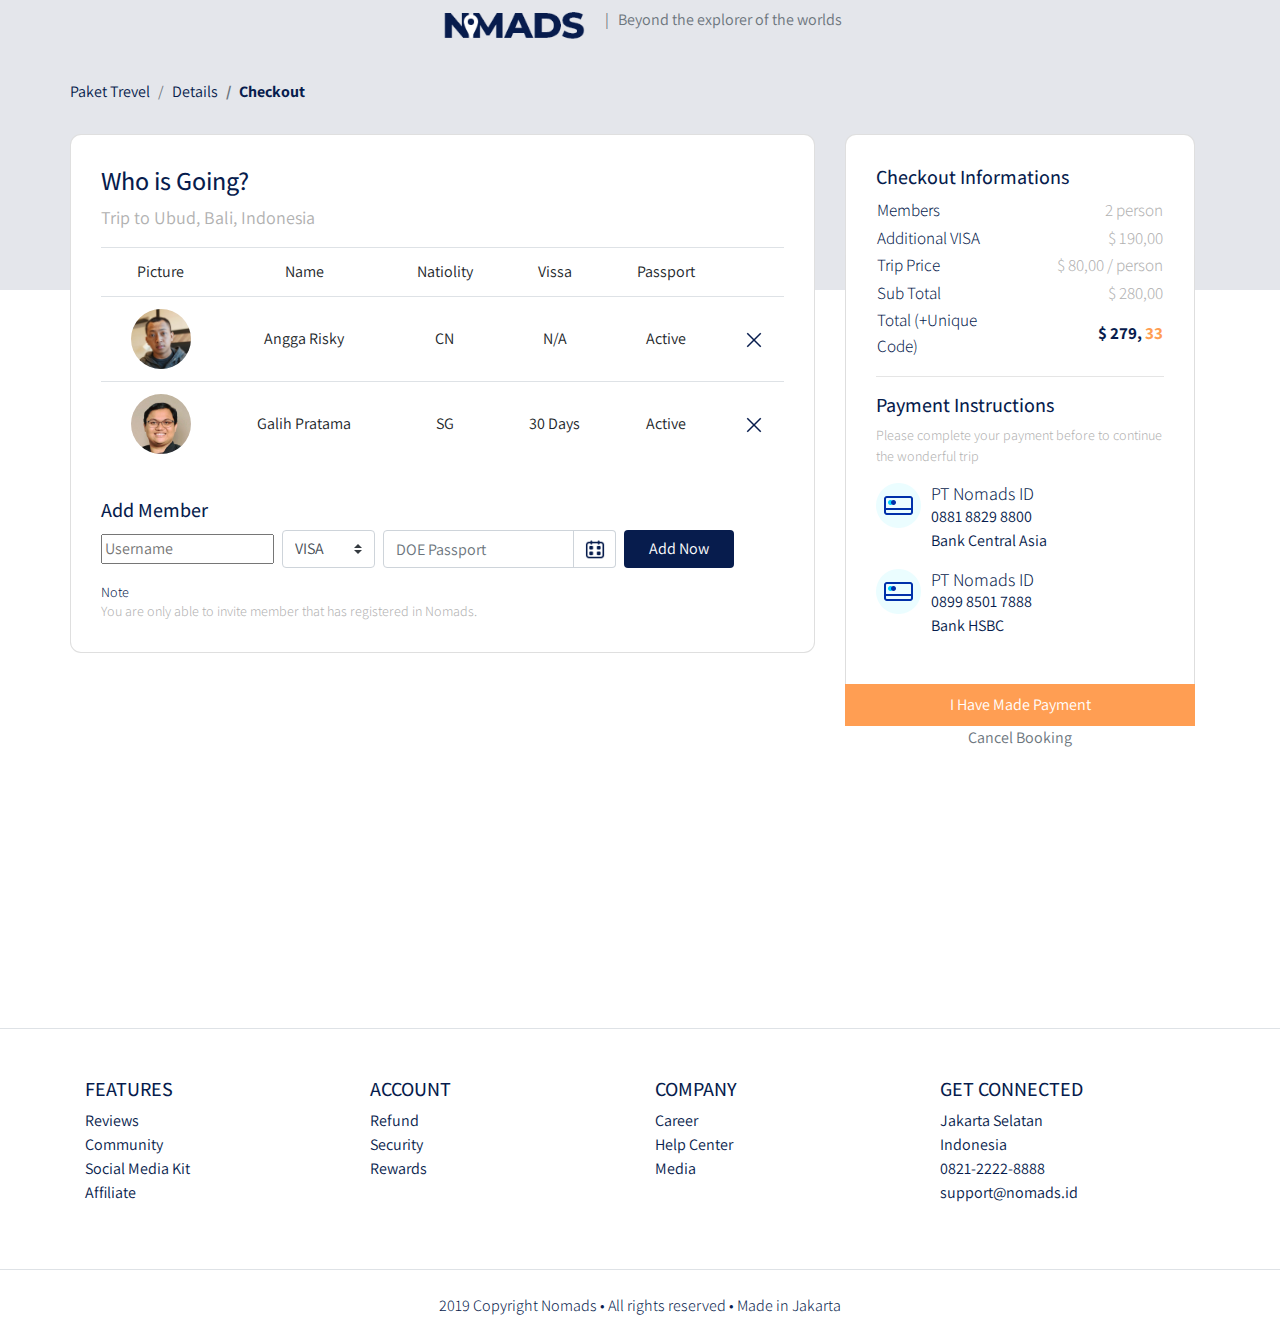
==== commit 215605ef: "front end done" ====
--- a/checkout.html
+++ b/checkout.html
@@ -173,7 +173,7 @@
                 </tr>
               </table>
               <hr>
-              <h3>Payment Instructions</h3>
+              <h2>Payment Instructions</h2>
               <p class="payment-instructions">Please complete your payment before to
                 continue the wonderful trip</p>
               <div class="bank">
@@ -202,19 +202,19 @@
                   <div class="clearfix">
                   </div>
                 </div>
-
               </div>
-
-
             </div>
             <div class="join-container">
-              <a href="" class="btn btn-block btn-join-now mt-3 py-2">
-                Join Now
+              <a href="./success.html" class="btn btn-block btn-join-now mt-3 py-2">
+                I Have Made Payment
               </a>
             </div>
-
+            <div class="text-center mt-33">
+              <a href="./details.html" class="text-muted">
+                Cancel Booking
+              </a>
+            </div>
           </div>
-
         </div>
       </div>
     </section>
--- a/frontend/styles/main.css
+++ b/frontend/styles/main.css
@@ -282,7 +282,7 @@
 }
 
 .section-details-content .card-details h3 {
-  font-weight: 600;
+  font-weight: 300;
   font-size: 14px;
   color: #071c4d;
 }
@@ -307,6 +307,40 @@
 .section-details-content .card-details .trip-informations .text-orange {
   color: #FF9E53;
   font-weight: bold;
+}
+
+.section-details-content .card-details .payment-instructions {
+  font-weight: 300;
+  font-size: 14px;
+  color: #b1b1b1;
+}
+
+.section-details-content .card-details .bank .bank-item h3 {
+  font-size: 18px;
+  color: #071c4d;
+  margin-bottom: 0;
+}
+
+.section-details-content .card-details .bank .bank-item p {
+  margin-bottom: 0;
+}
+
+.section-details-content .card-details .bank .bank-item .description {
+  margin-left: 10px;
+  overflow: hidden;
+  float: left;
+}
+
+.section-details-content .card-details .bank .bank-item .description p {
+  font-weight: normal;
+  font-size: 16px;
+  color: #071c4d;
+}
+
+.section-details-content .card-details .bank .bank-image {
+  width: 45px;
+  height: 45px;
+  float: left;
 }
 
 .section-details-content .card-details .disclaimer {
@@ -402,4 +436,32 @@
   color: #fff;
   border-radius: 0;
 }
+
+.section-success {
+  height: 90vh;
+}
+
+.section-success h1 {
+  font-size: 26px;
+  font-weight: 600;
+  color: #071c4d;
+}
+
+.section-success p {
+  font-weight: 300;
+  font-size: 18px;
+  color: #b1b1b1;
+}
+
+.btn-home-page {
+  border-radius: 4px;
+  background-color: #071c4d;
+  color: #fff;
+}
+
+.btn-home-page:hover {
+  color: #fff;
+  border-radius: 4px;
+  background-color: #2A488e;
+}
 /*# sourceMappingURL=main.css.map */